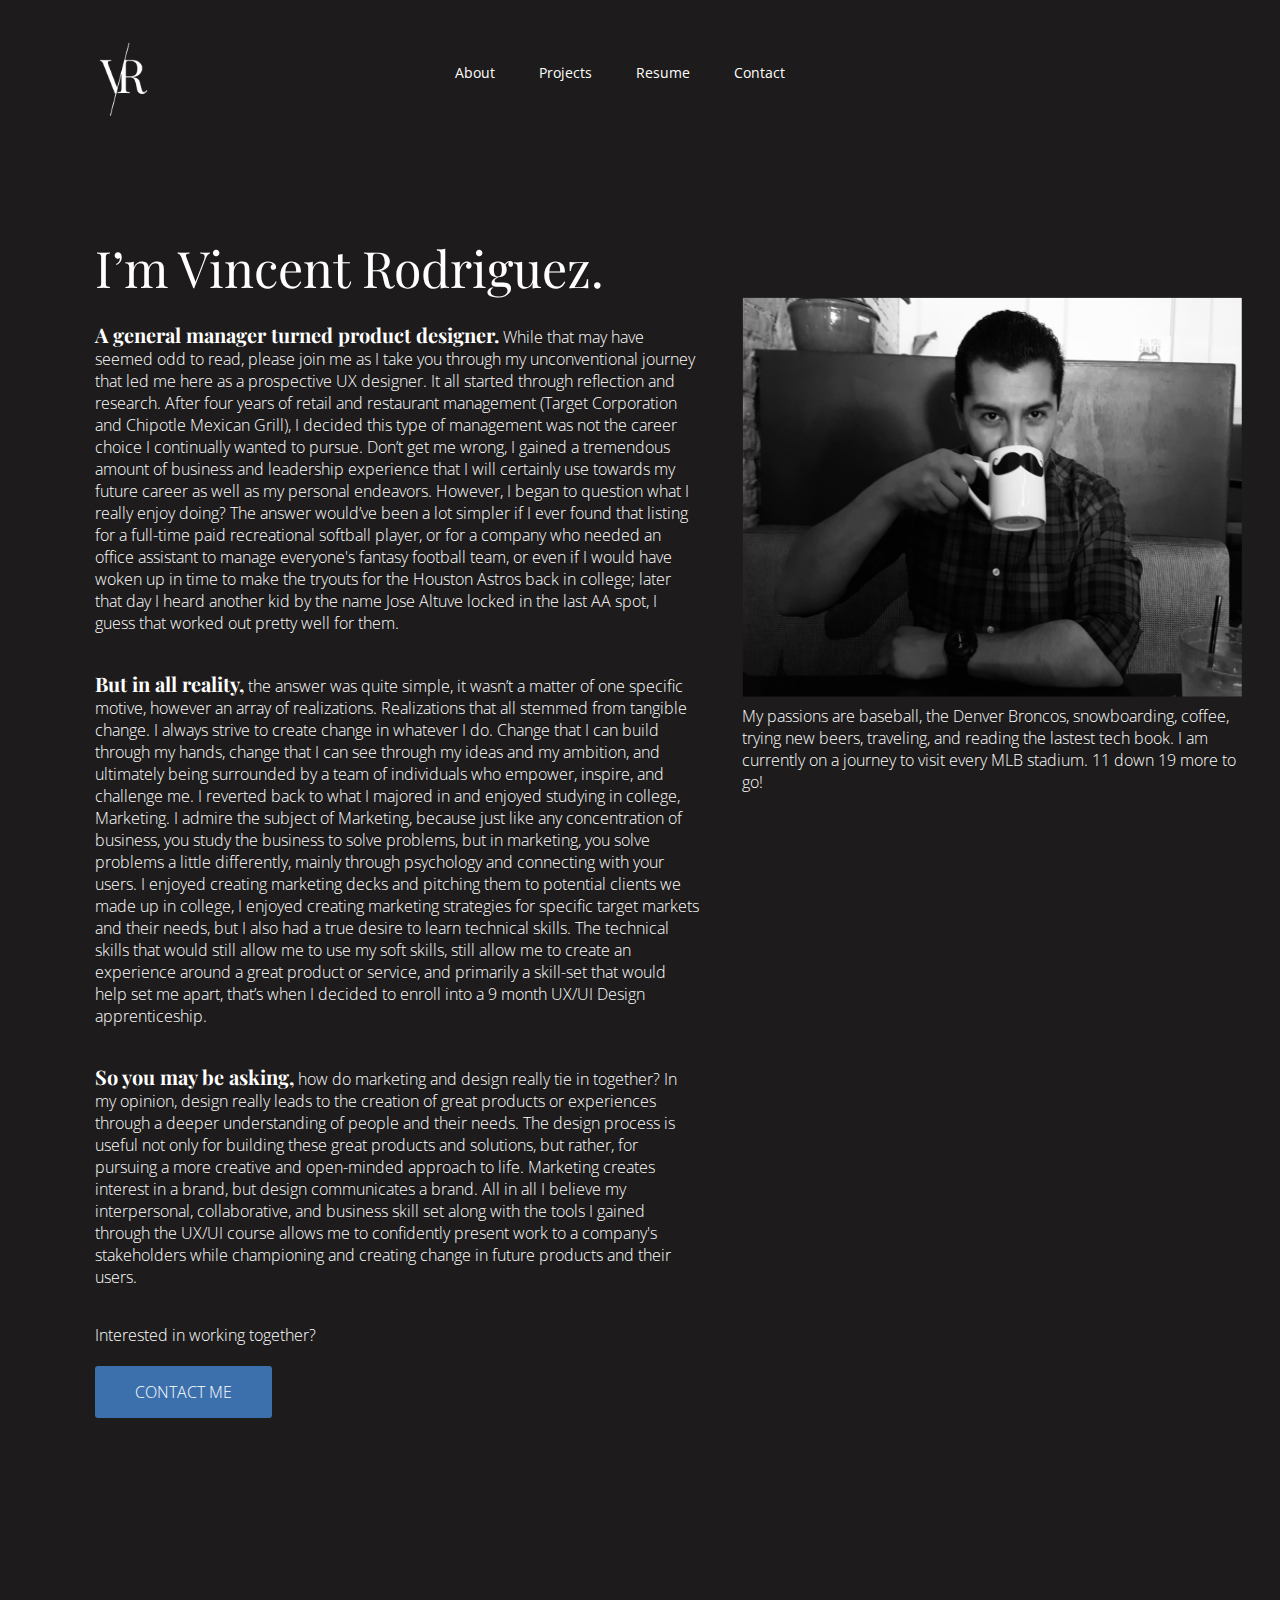
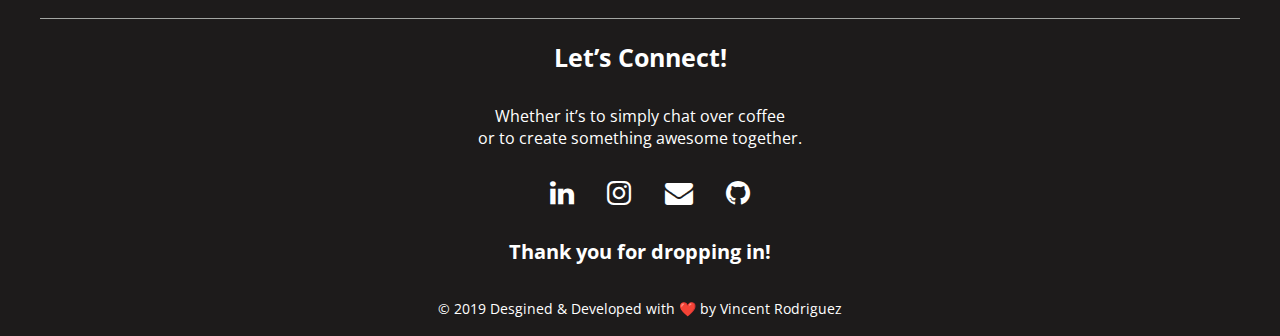
==== aboutme.html @ 04a3038a "changes" ====
<!DOCTYPE HTML>
<html>
<head>
  <!-- Global site tag (gtag.js) - Google Analytics -->
<script async src="https://www.googletagmanager.com/gtag/js?id=UA-134788244-1"></script>
<script>
  window.dataLayer = window.dataLayer || [];
  function gtag(){dataLayer.push(arguments);}
  gtag('js', new Date());
  gtag('config', 'UA-134788244-1');
</script>
  <meta charset="utf-8">
  <title>Vince Rodriguez|About me</title>
  <link rel="shortcut icon" href="images/favicon.ico"/>
  <link rel="stylesheet" href="css/reset.css">
  <link rel="stylesheet" href="css/style.css">
  <link rel="stylesheet" href="https://cdnjs.cloudflare.com/ajax/libs/font-awesome/4.7.0/css/font-awesome.min.css">
  <link href="https://fonts.googleapis.com/css?family=Open+Sans|Playfair+Display" rel="stylesheet">
</head>
<body id="page1">
    <header class="header">
     <div class="navbar">
       <div class="charlogo">
      <a href="index.html">
       <img src="images/charlogo.png" alt="VR logo" height="120" width="120">
      </a>
      </div>
    <!--Navigation Tools -->
      <nav class= "section-navbar">
        <ul>
          <li>
            <a href="http://www.varuxdesign.com/aboutme.html" class="item">About</a>
          </li>
          <li>
            <a href="index.html" class="item">Projects</a>
          </li>
          <li>
            <a href="resume/myresume.pdf" target="_blank" class="item">Resume</a>
          </li>
          <li>
            <a href="#contacts" class="item">Contact</a>
          </ul>
        </nav>
      </div>
     </header>
  <!-- About Me -->
     <section class="about-me intro-black">
       <div class="aboutme-content">
         <div class="aboutme-inner">
           <div class="aboutme-section">
             <h1>I’m Vincent Rodriguez.</h1>
             <p>
               <b>A general manager turned product designer.</b>
                 While that may have seemed odd to read, please join me as I
                 take you through my unconventional journey that led me here as
                 a prospective UX designer. It all started through reflection
                 and research. After four years of retail and restaurant
                 management (Target Corporation and Chipotle Mexican Grill),
                 I decided this type of management was not the career choice I
                 continually wanted to pursue. Don’t get me wrong, I gained a
                 tremendous amount of business and leadership experience that I
                 will certainly use towards my future career as well as my
                 personal endeavors. However, I began to question what I really
                 enjoy doing?  The answer would’ve been a lot simpler if I ever
                 found that listing for a full-time paid recreational softball
                 player, or for a company who needed an office assistant to
                 manage everyone's fantasy football team, or even if I would
                 have woken up in time to make the tryouts for the Houston Astros
                 back in college; later that day I heard another kid by the name
                 Jose Altuve locked in the last AA spot, I guess that worked out
                 pretty well for them.
             </p>
             <br>
             <br>
             <p>
               <b>But in all reality,</b>
               the answer was quite simple, it wasn’t a matter of one specific
               motive, however an array of realizations. Realizations that all
               stemmed from tangible change. I always strive to create change in
               whatever I do. Change that I can build through my hands, change
               that I can see through my ideas and my ambition, and ultimately
               being surrounded by a team of individuals who empower, inspire,
               and challenge me. I reverted back to what I majored in and enjoyed
               studying in college, Marketing. I admire the subject of Marketing,
               because just like any concentration of business, you study the
               business to solve problems, but in marketing, you solve problems
               a little differently, mainly through psychology and connecting
               with your users. I enjoyed creating marketing decks and pitching
               them to potential clients we made up in college, I enjoyed
               creating marketing strategies for specific target markets and
               their needs, but I also had a true desire to learn technical skills.
               The technical skills that would still allow me to use my soft skills,
               still allow me to create an experience around a great product or
               service, and primarily a skill-set that would help set me apart,
               that’s when I decided to enroll into a 9 month UX/UI Design apprenticeship.
            </p>
            <br>
            <br>
            <p>
              <b>So you may be asking,</b>
              how do marketing and design really tie in together? In my opinion,
              design really leads to the creation of great products or experiences
              through a deeper understanding of people and their needs. The design
              process is useful not only for building these great products and
              solutions, but rather, for pursuing a more creative and
              open-minded approach to life. Marketing creates interest in a
              brand, but design communicates a brand. All in all I believe my
              interpersonal, collaborative, and business skill set along with
              the tools I gained through the UX/UI course allows me to confidently
              present work to a company's stakeholders while championing and
              creating change in future products and their users.
            </p>
            <br>
            <br>
            <p> Interested in working together?</p>
            <div class="contact-me">
              <a href="mailto:vincerodriguez13@gmail.com" class="btn btn-blue section_btn">Contact Me</a>
            </div>
            </div>
          <aside class="about-me-pic">
            <img src="images/me.png" alt="">
            <div class="interest">
              <p>
                My passions are baseball, the Denver Broncos, snowboarding,
                coffee, trying new beers, traveling, and reading the lastest
                tech book. I am currently on a journey to visit every MLB stadium.
                11 down 19 more to go!
              </p>
            </div>
          </aside>
        </div>
      </div>
    </section>
    <!-- Footer -->
    <footer class="contact-section">
      <div class="container-footer">
        <div class="content-footer">
        <div class="contact-title">
         <hr>
          <h6 class="connect">
            Let’s Connect!
          </h6>
        </div>
        <div class="contact-content">
          <p>
          Whether it’s to simply chat over coffee
          <br>
          or to create something awesome together.
        </p>
      </div>
    <!-- social media icons -->
      <div class="socialicons"><a id="contacts"></a>
        <ul>
          <li>
            <a href="https://www.linkedin.com/in/vincentarodriguez/">
             <i style="color:white" class="fa fa-linkedin fa-2x" aria-hidden="true"></i>
            </a>
           </li>
          <li>
            <a href="https://www.instagram.com/var89/">
            <i style="color:white" class="fa fa-instagram fa-2x" aria-hidden="true"></i>
            </a>
          </li>
          <li>
            <a href="mailto:vincerodriguez13@gmail.com">
            <i style="color:white" class="fa fa-envelope fa-2x" aria-hidden="true"></i>
            </a>
          </li>
          <li>
            <a href="https://github.com/vince6">
            <i style="color:white" class="fa fa-github fa-2x" aria-hidden="true"></i>
            </a>
          </li>
        </ul>
      </div>
    <!-- Thank you message -->
      <h6 class="ending">
      Thank you for dropping in!
     </h6>
    <!-- Copyright -->
        <p class="copyright"> © 2019 Desgined & Developed with ❤️
        by Vincent Rodriguez
       </p>
      </div>
     </div>
   </footer>
</body>
</html>
---- css/style.css ----
* {
  box-sizing: border-box;
}

/*** Basic Elements ***/

.wrapper{
  min-height: 100vh;
  position: relative;
  overflow: hidden;
}

.section-grey {
  background-color: #F5F4F4;
  color: #000000;
}

body{
  background-color: #000000;
  color: #FFFFFF;
}
body#page1{
  background-color: #1D1B1B;
}

.header {
  font-family:'Open Sans', sans-serif;
}
.wrapper1{
    min-height: 100vh;
    position: relative;
    overflow: hidden;
}

.section-navbar li {
  display: inline;
  margin-right: 40px;
}
.section-navbar ul {
  text-align: center;
  width: 100%;
  position: absolute;
  top: 0;
  padding-top: 5%
}

.logo {
  padding-left:60px;
  padding-top: 20px;
}

.charlogo {
  padding-left: 60px;
  padding-top: 20px;
}

.navbar2 {
  background-color: #1D1B1B;
}

/*** Typograpghy ***/

h1 {
  font-family:'Playfair Display', serif;
  font-size: 50px;
  text-align: center;
  margin-top: 2%;
  line-height: normal;
}

.intro-inner h2 {
  font-family:'Open Sans', sans-serif;
  font-size: 40px;
  text-align: center;
  line-height: normal;
  padding-top: 30px;
}

.intro-inner p {
  font-size: 20px;
  text-align: center;
  line-height: normal;
  padding-top: 25px;
}

.greeting {
  text-align: center;
  font-weight: normal;
}
.welcome h2 {
  font-family:'Open Sans', sans-serif;
  font-size: 18px;
  text-align: center;
  padding-top: 60px;
  line-height: normal;
}

.welcome-text span {
  font-family: 'Yellowtail', cursive;
  font-size: 30px;
  padding-left: 8px;
}
.ending, .contact-title {
  font-family:'Open Sans', sans-serif;
  font-size: 20px;
  font-weight: bold;
  text-align: center;
}
.process-heading {
  font-family:'Playfair Display', serif;
  font-size: 30px;
}

.contact-content{
  text-align: center;
}

p {
  font-family:'Open Sans', sans-serif;
  font-size: 16px;
}

ul a {
text-decoration: none;
color:#FFFFFF;
font-size: 14px;
}

.item {
  font-size: 14px;
}
.item:hover {
  color: #FFFFFF;
  text-decoration: underline;
}

/*** Casestudy elements ***/

.section-text {
  text-align: center;
  position: relative;
}
.sections {
    display: flex;
    justify-content: center;
    height: 500px;
    line-height: normal;
  }

.section-text ul {
  font-family: 'Open Sans', sans-serif;
  font-size: 18px;
  list-style-type: none;
  letter-spacing: -0.034em;
  margin-bottom: 10px;
}

.section-titles{
  font-family: 'Open Sans', sans-serif;
  font-weight: bold;
  font-size: 28px;
  text-decoration: line-through;
  letter-spacing: -0.03em;
  padding-bottom: 5px;
  margin-bottom: 15px;
  position: relative;
  padding-top: 20px;
}

.section-headers {
  font-family: 'Open Sans', sans-serif;
  font-weight: bolder;
  font-size:40px;
  text-align: center;
  position: relative;
}

.section-subheaders {
  padding-top: 35px;
  text-align: center;
}


.inner-section {
  padding-top: 60px;
}



.summary-section {
  font-family: 'Open Sans', sans-serif;
  font-size: 20px;
  margin: auto;
  padding-top: 40px;
  display: block;
  line-height: normal;
  height: 400px;
  width: 800px;
}

.summary-section p {
  padding-top: 20px;
}


.problem-solution-challenge {
  height: 1050px;
}

 .section-body p{
  width: 500px;
  text-align: center;
  margin:0 auto;
}

.content-section {
  font-family: "Open Sans", sans-serif;
  font-size:16px;
  display: block;
  text-align: center;
  line-height: normal;
  margin: auto;
}

.content-section, .three-section, h4 {
  font-family: 'Open Sans', sans-serif;
  font-size: 28px;
}
.section-subtitle  {
  font-weight: bold;
}

.three-section {
  margin-left: 18%;
 line-height: normal;
  width: 900px;
}

.three-section i {
  font-style: italic;
  font-weight: bold;
  font-size: 18px;
  text-align: center;
}

.three-section p {
  text-align: center;
  padding-top: 50px;
}


.challenge-section ul {
  -webkit-column-count: 3;
    -moz-column-count: 3;
    column-count: 3;

    -webkit-column-gap: 60px;
  -moz-column-gap: 60px;
  column-gap: 60px;
}

.alt--white {
  background-color: #FFFFFF;
  color: #000000;
}

.research-discovery p {
  padding-top: 20px;
  line-height: normal;
}

.research-discovery {
  height: 600px;
}

.discovery {
padding-top: 70px;
}
.discovery h3 {
  padding-top: 30px;
}

.magnify {
  padding-top: 80px;
  font-family: 'Open Sans', sans-serif;
  font-size: 20px;
  margin: auto;
  display: block;
  line-height: normal;
}

.survey-section-body {
  height:745px;
  width:1439px;
}

.survey-content p {
  font-family: "Open Sans", sans-serif;
  font-size:20px;
  text-align: center;
  line-height: normal;
}

.survey-content strong {
  font-weight: bold;
  font-size: 30px;
}

.survey-content ul {
  padding-top: 223px;
  padding-left: 60px;
  -webkit-column-count: 4;
    -moz-column-count: 4;
    column-count: 4;
}

.survey-content li {
  width:273px;
  height:239px;
}

.profile-personas header {
  padding-top: 60px;
}

.profile-personas, .section-body p {
  padding-top: 20px;
  line-height: normal;

}

.profiles {
  height:985px;
  padding-top: 180px;
  padding-bottom: 79px;
  padding-right: 75px;
  display:flex;
  width: 100%;

}

.profile-avatar {
  margin-bottom: 70px;
    max-width: 150px;
  margin: 0 auto 10px;
}

.profile {
  position: relative;
  padding: 0 50px;
  color: #000;
}

.profile-heading {
  font-size: 16px;
  font-weight: 400;
  margin-bottom: 19px;
  text-align: center;
}

.profile-position{
  font-family: "Open Sans", sans-serif;
  font-size: 18px;
  padding-top: 10px;
  line-height:1.65;
}

.profile-name {
  font-family: "Open Sans", sans-serif;
  font-size:30px;
  font-weight:200;
  line-height: normal;
}
.profile-body h6 {
  font-family: "Open Sans", sans-serif;
  font-size: 16px;
  font-weight: bold;
  letter-spacing: -0.034em;
  margin-bottom: 7px;
  line-height: 1;
  text-align: center;
  margin-top: 28px;
}

.profile-body {
  line-height:normal;
  margin-bottom: 0;
  text-align: left;
  height:616px;
  width:163;
}

.conclusion {
  height:250px;
  width: 1440px;
}

.conclusion p {
  text-align: left;
  width:916.24px;
  height: 155px;
  font-family: "Open Sans", sans-serif;
  font-size: 25px;
  font-weight: 300;
  line-height: normal;
  margin: 0 auto;
  padding-top: 40px;
}

.competitive-analysis-content {
  display: block;
  height:956px;
}

.competitive-analysis-content h4 {
  padding-top: 20px;
}

.side-images-section {
  padding-left: 220px;
  padding-top: 180px;
  width: 250px;
}

.competitve-section {
width: 500px;
height: 500px;
position: relative;
bottom: 20px;
margin: auto;
top:-500px;
left:18%;
}

.competitve-text {
  font-family: "Open Sans", sans-serif;
  line-height: normal;
  font-size: 20px;
}

.section-sentence {
  font-family: "Open Sans", sans-serif;
  font-weight: bold;
  font-size: 30px;
}

.information {
  height: 1685px;
}

.information-body header {
  padding-top: 30px;
  }

.information-body p {
  font-family: 'Open Sans', sans-serif;
  font-size: 18px;
  margin: auto;
  display: block;
  line-height: normal;
  padding-top: 20px;
}

.book {
padding-top: 100px;
margin: auto;
}

.book h4 {
  padding-top: 15px;
}

.flows {
  margin: 0 auto;
  padding-left: 300px;
  padding-top: 200px;
}

.branding-body {
  height: 1440px;
}

.branding-body p {
  font-family: 'Open Sans', sans-serif;
  font-size: 18px;
  margin: auto;
  display: block;
  line-height: normal;
  padding-top: 20px;
  height: 200px;
  width: 800px;
}

.branding-body h3 {
  padding-top: 15px;
}

.branding-body header {
  padding-top: 50px;
}

.section-content{
   padding-top: 100px;
  margin-left: 125px;
}

.wireframe-body p {
  font-family: 'Open Sans', sans-serif;
  font-size: 18px;
  margin: auto;
  display: block;
  line-height: normal;
  height: 200px;
  width: 800px;
}

.wireframe-body h4 {
  padding-top: 15px;
}

.prototypes {
  width: 1440px;
  height: 1009px;
}
.protoype-image {
  padding-top: 150px;
 margin-left: 50px;
}

.interactive-visual-design {
  height: 2450px;
}

.header-body p {
  font-family: 'Open Sans', sans-serif;
  font-size: 18px;
  margin: auto;
  text-align: center;
  display: block;
  line-height: normal;
  padding-top: 25px;
  width: 800px;
  height: 200px;
}

.interactive-visual-design header {
  padding-top: 50px;
}

.hi-fi {
  padding-top: 80px;
}

.side-images {
  margin-left: 50px;
}

.dashboard-body {
  width: 500px;
  position: relative;
  bottom: 20px;
  left:58%;
  top:-450px;
}

.dashboard-body h4 {
  font-family: 'Open Sans', sans-serif;
  font-size: 40px;
  font-weight: bolder;
}

.dashboard-body p {
  font-family: 'Open Sans', sans-serif;
  font-size: 20px;
  line-height: normal;
  padding-top: 25px;
}

.usability-testing {
  height: 1048px;
}

.inner-shell-images {
  margin-left: 235px;
  padding-top: 80px;
}

.inner-usability-shell {
  height: 560px;
}

.usability-shell header {
  padding-top: 100px;
}

.usability-shell h4 {
  padding-top:20px;
}

.conclusion-content header {
  text-align: center;
  padding-top:20px;
}

.conclusion-btn{
  padding-bottom:30px;
}

.conclusion-content h4 {
  padding-top: 20px;
}

.conclusion2 {
  height:1570px;
}

.conclusion-header p {
  font-family: 'Open Sans', sans-serif;
  font-size: 30px;
  padding-top: 70px;
}

.conclusion-end p {
  width: 600px;
  padding-top: 60px;
  font-size: 20px;
  font font-family:'Open Sans', sans-serif;
  line-height: normal;
}


.conclusion-end p {
  width: 500px;
  text-align: center;
  font-family: 'Open Sans', sans-serif;
  font-size: 20px;
  line-height: normal;
  margin:0 auto;

}

.conclusion-content,.rrrrr  {
  text-align: center;
  font-family: 'Open Sans', sans-serif;
  font-size: 30px;
  padding-top: 60px;
}

.colums, .case {
  padding-top: 80px;
}


.mid-section p {
  font-size: 18px;
  font-weight: bold;
  text-decoration: underline;
  padding-bottom: 5px;
}

.first-section {
  padding-right: 50px;
}

.third-section {
  padding-left: 50px;
}

/*** About Me ***/

.about-me {
    min-height: 100vh;
    display: flex;
    width: 1300px;
}

.aboutme-section {
  width:700px;
  font-weight: 100;
  padding-top: 70px;
  padding-left: 95px;
  line-height: normal;
}



.aboutme-section h1 {
  text-align: left;
  padding-bottom:20px;
  padding-top: 10px;
}

.aboutme-section b {
  font-family: 'Playfair Display', serif;
  font-size: 20px;
  font-weight: bold;
}

.about-me-pic img {
  width:500px;
  height: 400px;
}

.about-me-pic {
position: absolute;
  top:33%;
  left: 58%;
}

.interest p {
  padding-top: 5px;
  width:500px;
  font-size: 16px;
  font-weight: 100;
  text-align: left;
  line-height: normal;
}


/*** Hero Image ***/

@-webkit-keyframes fadeIn {from {
  opacity:0;} to { opacity:1;} }
@-moz-keyframes fadeIn { from {
  opacity:0} to { opacity:1; } }
@keyframes fadeIn { from{ opacity:0;}
to {opacity:1; } }

.fade-in {
opacity:0;
 -webkit-animation:fadeIn ease-in 1;
 -moz-animation:fadeIn ease-in 1;
 animation:fadeIn ease-in 1;

 -webkit-animation-fill-mode:forwards;
 -moz-animation-fill-mode:forwards;
 animation-fill-mode:forwards;

 -webkit-animation-duration:1s;
 -moz-animation-duration:1s;
 animation-duration:1s;
}

.fade-in {
  -webkit-animation-delay: 0.5s;
  -moz-animation-delay: 0.5s;
  animation-delay: 0.5s;
}
.laptop {
  position: relative;
  text-align: center;
}

.box p {
  font-family:'Raleway', sans-serif;
  font-size: 16px;
  text-align: center;
  position: absolute;
  bottom:0;
  left:51%;
  transform: translate(-50%, -50%);
}


.fa-arrow {
  position:absolute;
  text-align: center;
  bottom:-5%;
  left:50%
}

.box{
  display: block;
  width: 994px;
  height: 494px;
  position: relative;
  margin-left: auto;
  margin-right: auto;
  bottom:40px;
}

/*** RainDrops Project Intro ***/

.biglaptop {
  display: block;
  margin-left: auto;
  margin-right: auto;
  position: relative;
  top:80px;
}

.intro-inner a {
  position: absolute;
    left: 43%;
}

.raindropheadline {
  display: block;
  margin-left: auto;
  margin-right: auto;
  position: relative;
  top:20px;
  margin-top:0;
}

.projectraindrop {
  height:60vh;
  padding-bottom: 10%;
}

.section-pine {
  background-color: #01796F;
  width: 1440px;
  height: 422px;
}

.container-raindrops {
  margin-top: 120px;
  margin-bottom: 120px;
}


.content-case-study{
  align-items: center;
  display: flex;
}

.text-area {
  padding-left: 350px;
  margin-top: 80px;
  line-height: 1.2em;
}

.case-study-image {
  right: 30px;
  margin-left:120px;
  margin-top: 100px;
}

.btn-blue {
  color: #FFFFFF;
  background: #3C70AD;
}

.btn {
  vertical-align: middle;
    text-align: center;
    text-decoration: none;
    cursor: pointer;
    font-family: 'Open Sans', sans-serif;
    font-weight: 300;
    font-size: 16px;
    color: #fff;
    display: inline-block;
    text-transform: uppercase;
    border-radius: 3px;
    padding: 15px 40px;
    margin-top: 20px;
    -webkit-appearance: none;
}

.intro-black {
  background-color: #1D1B1B;
}

/*** Process Center ***/


#process {
  text-align: center;
  position: relative;
  padding-top: 12%;
  padding-bottom: 3%;
}

.process-heading {
  position: absolute;
  bottom: 77%;
  left: 50%;
  transform: translate(-50%, -50%);
}


/*** Footer ***/


hr {
  margin-top: 3rem;
  margin-bottom: 3.5rem;
  border-width: 0;
  border-top: 1px solid #a3a6a3;
  width: 1200px;
  text-align: center;
}

footer {
padding-top: 8%;
padding-bottom: 20px;

}
.contact-title {
 padding-top: 50px;
}

.container-footer {
  position: relative;
  padding-left: 20px;
  padding-right: 20px;
  margin:auto;

}

.connect {
 font-size: 25px;
 padding-bottom:50px;
 margin-top: -30px;
}

.contact-content {
  font-size: 18px;
  padding-bottom:70px;
  margin-top: -15px;
  line-height: normal;
}

.socialicons {
  padding-left: 50px;
}

.socialicons li {
  display: inline;
  margin-right: 30px;
}

.socialicons ul {
  text-align: center;
  position: relative;
  bottom:40px;
}

.ending {
  font-size: 20px;
  padding-bottom:20px;
  margin-top: -5px;
}
.copyright {
  padding-top: 20px;
  font-size: 14px;
  text-align: center;
}


/*** Tablet Media Queries ***/

/* Home Page */

@media screen and (max-width:1370px){
  .section-navbar ul  {
    display:block;margin:0 auto;

  }
}

@media screen and (max-width:1024px){
  .section-navbar ul  {
    display:block;margin:0 auto;

  }
}

@media screen and (max-width:1024px) {
   .logo, .charlogo {
     padding-left: 20px;
  }
}

@media screen and (max-width:1024px) {
  .section-pine {
    background-color: #01796F;
    width: 1024px;
    height: 422px;
  }
}

@media screen and (max-width:1024px) {
  .text-area {
    position: absolute;
    right:5%;
    margin-top: 40px;
    line-height: 1.2em;
    }
}

@media screen and (max-width:1024px) {
  .case-study-image {
    margin-left:60px;
    margin-top: 100px;
  }
}

@media screen and (max-width:1024px) {
  #process {
    text-align: center;
    position: relative;
    padding-top: 30%;
    padding-bottom: 3%;
  }
}

@media screen and (max-width:1024px) {
  .process-heading{
    position: absolute;
    bottom: 70%;
    left: 50%;
    transform: translate(-50%, -50%);
  }
}

@media screen and (max-width:1024px) {
  hr {
    margin-top: 3rem;
    margin-bottom: 3.5rem;
    border-width: 0;
    border-top: 1px solid #a3a6a3;
    width: 900px;
    text-align: center;
  }
}

/* About me */

@media screen and (max-width:1024px){
  .about-me {
      min-height: 100vh;
      display: flex;
      width: 1024px;
  }
}

@media screen and (max-width:1024px) {
  .aboutme-section h1 {
    font-size: 40px;
  }
}

@media screen and (max-width:1024px) {
  .aboutme-section {
    width:560px;
    font-weight: 100;
    padding-left: 50px;
    padding-top: 70px;
    line-height: normal;
  }
}

@media screen and (max-width:1024px) {
  .section-navbar ul  {
    display: inline;
    margin: 0 auto;
    text-align: center;
    margin-right: 50px;
    padding-top: 70px;
}
}

@media screen and (max-width:1024px) {
  .about-me-pic img {
    width:400px;
    height: 300px;
  }
}

@media screen and (max-width:1024px) {
.about-me-pic {
position: absolute;
top:60%;
left: 60%;
}
}

@media screen and (max-width:1024px) {
  .interest p {
    padding-top: 5px;
    width:400px;
    font-size: 13px;
    font-weight: 100;
    text-align: left;
    line-height: normal;
  }
}

/* Case Study */

@media screen and (max-width:1024px){
  #page2 {
      min-height: 100vh;
      width: 1024px;
  }
}

@media screen and (max-width:1024px) {
  .biglaptop {
      display:block;margin:0 auto;
      height:400px;
      width:700px;
  }
}

@media screen and (max-width:1024px) {
  .three-section {
    margin: 0 auto;
  }
}

@media screen and (max-width:1024px) {
  .survey-section-body {
    width: 1024px;
    height: 575px;
  }
}

@media screen and (max-width:1024px) {
  .survey-content ul {
    padding-top: 223px;
    padding-left: 20px;
  }
}

@media screen and (max-width:1024px) {
  .survey-content li {
    width:173px;
    height:239px;
  }
}

@media screen and (max-width:1024px) {
  .survey-content p {
    font-family: "Open Sans", sans-serif;
    font-size:15px;
    text-align: center;
    line-height: normal;
  }
  }

@media screen and (max-width:1024px) {
  .survey-content strong {
      font-weight: bold;
      font-size: 20px;
    }
  }

@media screen and (max-width:1024px) {
  .profiles {
    padding-top: 100px;
  }
}

@media screen and (max-width:1024px) {
  .conclusion {
    width:1024px;
    height: 200px;
  }
}

@media screen and (max-width:1024px) {
  .profile-body {
    text-align: center;
  }
}

@media screen and (max-width:1024px) {
  .conclusion p {
    font-size: 20px;
    margin: 0 auto;
    text-align: center;
  }
}

@media screen and (max-width:1024px) {
  .side-images-section {
    padding-left: 40px;
  }
}

@media screen and (max-width:1024px) {
  .competitve-section {
    top:-370px;
  }
}

@media screen and (max-width:1024px) {
  .flows {
    padding-left: 60px;
    width: 1024px;
    height: 1000px;
  }
}

@media screen and (max-width:1024px) {
  .branding-body {
    height: 1200px;
  }
}

@media screen and (max-width:1024px){
  .section-content {
    margin-left: 40px;
  }
}

@media screen and (max-width:1024px) {
  .ideas-branding {
    width: 924px;
    height: 600px;

  }
}

@media screen and (max-width:1024px) {
  .prototypes {
    height: 900px;
    width: 1024px;
  }
}

@media screen and (max-width:1024px) {
  .wireframe-image {
    width: 924px;
    height: 600px;
  }
}


@media screen and (max-width:1024px) {
  .side-images {
    margin-left:20px;
    height: 300px;
  }
}

@media screen and (max-width:1024px) {
  .dashboard-body {
    width: 200px;
    position: relative;
    bottom: 20px;
    left: 66%;
    top: -300px;
    padding-top: 40px;
  }
}

@media screen and (max-width:1024px) {
  .dashboard-body h4 {
    font-size: 30px;
    text-align: center;
  }
}

@media screen and (max-width:1024px) {
  .dashboard-body p {
    font-size: 15px;
    text-align: center;
  }
}

@media screen and (max-width:1024px) {
  .inner-shell-images {
    margin: 0 auto;
    padding-top: 80px;
  }
  }

@media screen and (max-width:1024px) {
  .conclusion2 {
  height:1540px;
  }
}

/*** Mobile Media Queries ***/

@media screen and (max-width:375px) {
   .logo, .charlogo {
     padding-left: 10px;
  }
}
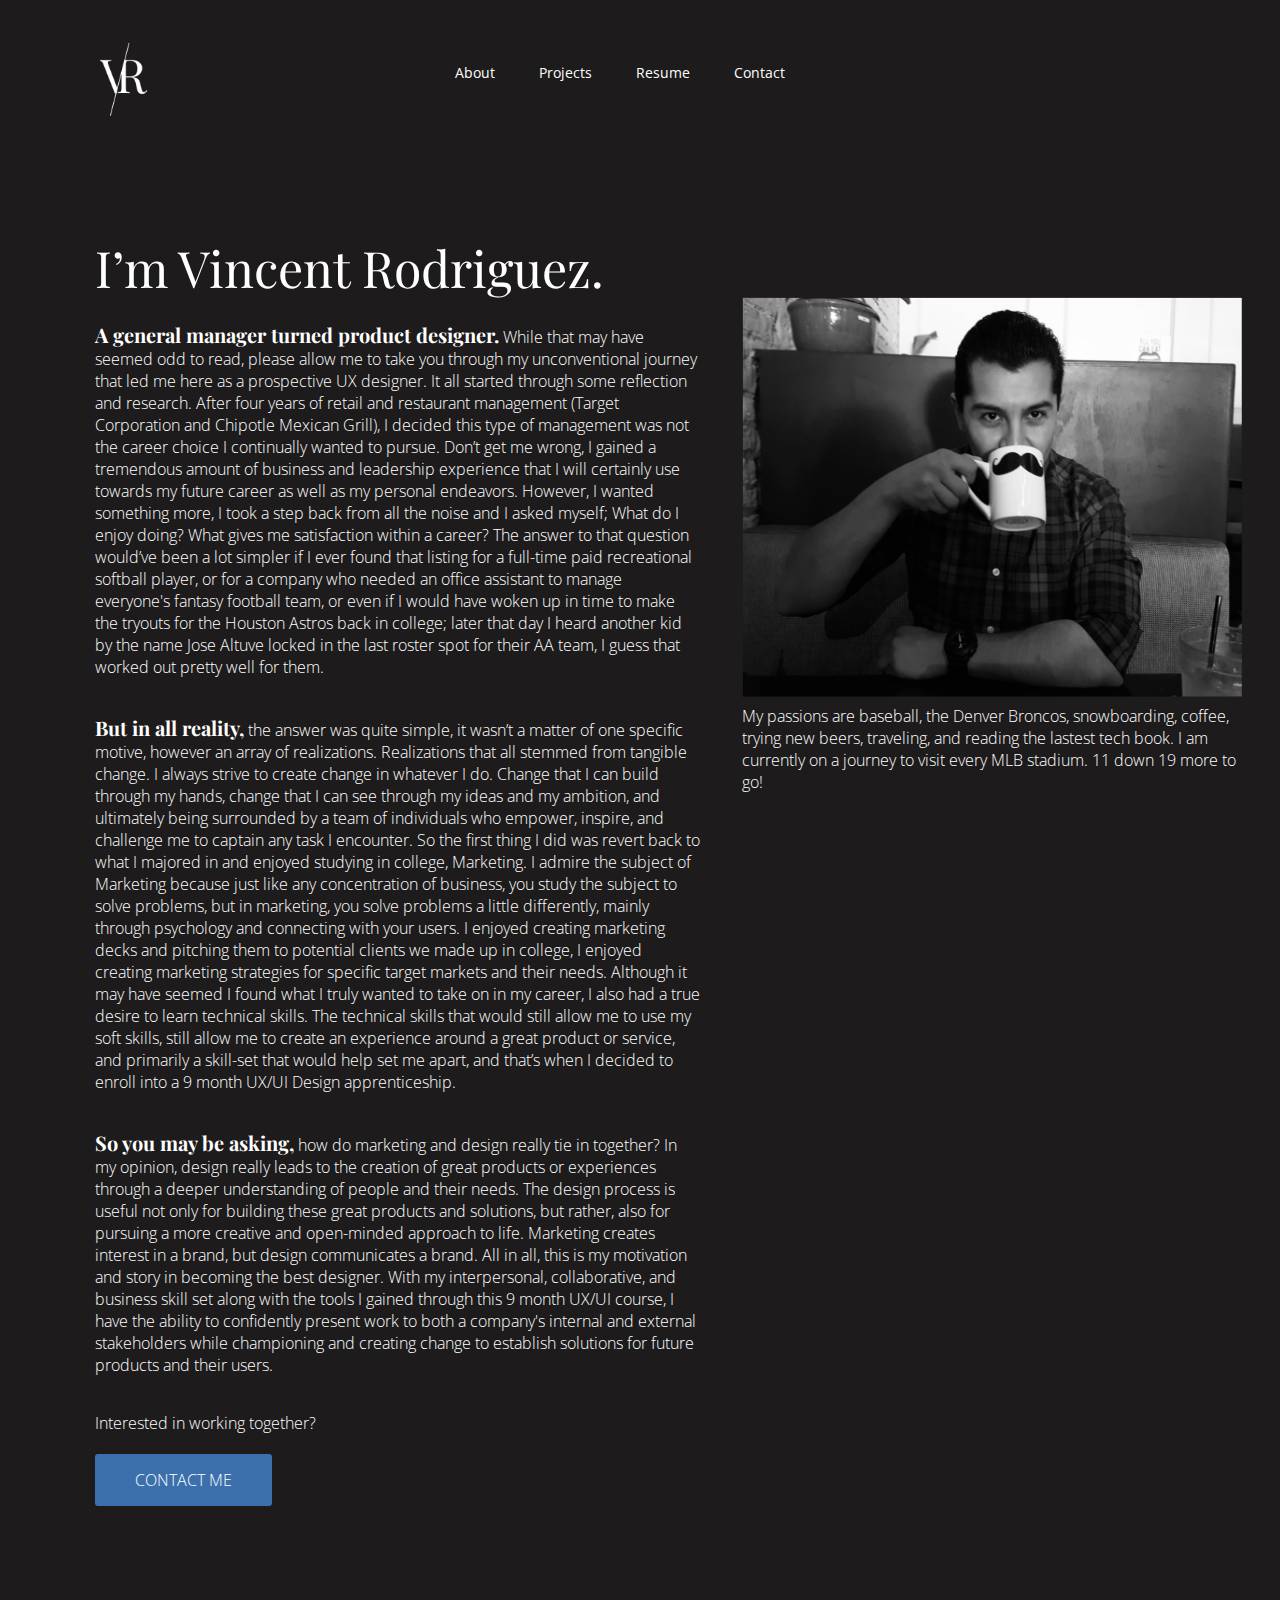
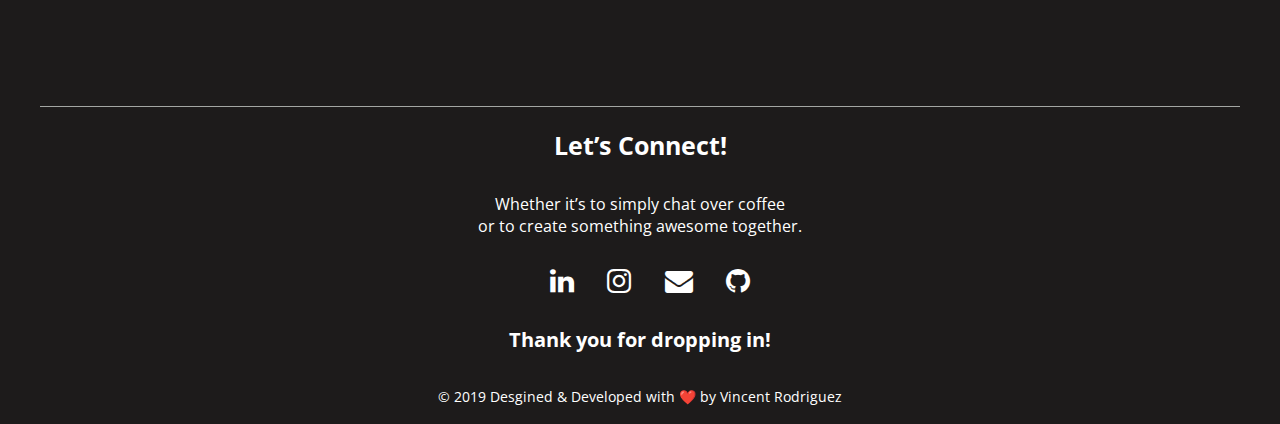
==== commit ad599765: "bio" ====
--- a/aboutme.html
+++ b/aboutme.html
@@ -51,48 +51,50 @@
              <h1>I’m Vincent Rodriguez.</h1>
              <p>
                <b>A general manager turned product designer.</b>
-                 While that may have seemed odd to read, please join me as I
-                 take you through my unconventional journey that led me here as
-                 a prospective UX designer. It all started through reflection
-                 and research. After four years of retail and restaurant
-                 management (Target Corporation and Chipotle Mexican Grill),
-                 I decided this type of management was not the career choice I
-                 continually wanted to pursue. Don’t get me wrong, I gained a
-                 tremendous amount of business and leadership experience that I
-                 will certainly use towards my future career as well as my
-                 personal endeavors. However, I began to question what I really
-                 enjoy doing?  The answer would’ve been a lot simpler if I ever
-                 found that listing for a full-time paid recreational softball
-                 player, or for a company who needed an office assistant to
-                 manage everyone's fantasy football team, or even if I would
-                 have woken up in time to make the tryouts for the Houston Astros
-                 back in college; later that day I heard another kid by the name
-                 Jose Altuve locked in the last AA spot, I guess that worked out
-                 pretty well for them.
+              While that may have seemed odd to read, please allow me to take you
+              through my unconventional journey that led me here as a prospective
+              UX designer. It all started through some reflection and research.
+              After four years of retail and restaurant management
+              (Target Corporation and Chipotle Mexican Grill), I decided this
+              type of management was not the career choice I continually wanted
+              to pursue. Don’t get me wrong, I gained a tremendous amount of business
+              and leadership experience that I will certainly use towards my
+              future career as well as my personal endeavors. However, I wanted
+              something more, I took a step back from all the noise and I asked
+              myself; What do I enjoy doing? What gives me satisfaction within a career?
+              The answer to that question would’ve been a lot simpler  if I ever
+              found that listing for a full-time paid recreational softball player,
+              or for a company who needed an office assistant to manage everyone's
+              fantasy football team, or even if I would have woken up in time to
+              make the tryouts for the Houston Astros back in college; later that
+              day I heard another kid by the name Jose Altuve locked in the last
+              roster spot for their AA team, I guess that worked out pretty well for them. 
              </p>
              <br>
              <br>
              <p>
                <b>But in all reality,</b>
-               the answer was quite simple, it wasn’t a matter of one specific
-               motive, however an array of realizations. Realizations that all
-               stemmed from tangible change. I always strive to create change in
-               whatever I do. Change that I can build through my hands, change
-               that I can see through my ideas and my ambition, and ultimately
-               being surrounded by a team of individuals who empower, inspire,
-               and challenge me. I reverted back to what I majored in and enjoyed
-               studying in college, Marketing. I admire the subject of Marketing,
-               because just like any concentration of business, you study the
-               business to solve problems, but in marketing, you solve problems
-               a little differently, mainly through psychology and connecting
-               with your users. I enjoyed creating marketing decks and pitching
-               them to potential clients we made up in college, I enjoyed
-               creating marketing strategies for specific target markets and
-               their needs, but I also had a true desire to learn technical skills.
-               The technical skills that would still allow me to use my soft skills,
-               still allow me to create an experience around a great product or
-               service, and primarily a skill-set that would help set me apart,
-               that’s when I decided to enroll into a 9 month UX/UI Design apprenticeship.
+               the answer was quite simple, it wasn’t a matter of one specific motive,
+               however an array of realizations. Realizations that all stemmed from
+               tangible change. I always strive to create change in whatever I do.
+               Change that I can build through my hands, change that I can see through
+               my ideas and my ambition, and ultimately being surrounded by a team
+               of individuals who empower, inspire, and challenge me to captain any
+               task I encounter. So the first thing I did was revert back to what
+               I majored in and enjoyed studying in college, Marketing. I admire
+               the subject of Marketing because just like any concentration of
+               business, you study the subject to solve problems, but in marketing,
+               you solve problems a little differently, mainly through psychology
+               and connecting with your users. I enjoyed creating marketing decks
+               and pitching them to potential clients we made up in college,
+               I enjoyed creating marketing strategies for specific target markets
+                and their needs. Although it may have seemed I found what I truly
+                wanted to take on in my career, I also had a true desire to learn
+                technical skills. The technical skills that would still allow me
+                to use my soft skills, still allow me to create an experience around
+                a great product or service, and primarily a skill-set that would help
+                set me apart, and that’s when I decided to enroll into a 9 month
+                UX/UI Design apprenticeship.
             </p>
             <br>
             <br>
@@ -101,14 +103,15 @@
               how do marketing and design really tie in together? In my opinion,
               design really leads to the creation of great products or experiences
               through a deeper understanding of people and their needs. The design
-              process is useful not only for building these great products and
-              solutions, but rather, for pursuing a more creative and
-              open-minded approach to life. Marketing creates interest in a
-              brand, but design communicates a brand. All in all I believe my
-              interpersonal, collaborative, and business skill set along with
-              the tools I gained through the UX/UI course allows me to confidently
-              present work to a company's stakeholders while championing and
-              creating change in future products and their users.
+              process is useful not only for building these great products and solutions,
+              but rather, also for pursuing a more creative and open-minded approach
+              to life. Marketing creates interest in a brand, but design communicates a brand.
+              All in all, this is my motivation and story in becoming the best designer.
+              With my interpersonal, collaborative, and business skill set along
+              with the tools I gained through this 9 month UX/UI course, I have
+              the ability to confidently present work to both a company's internal
+              and external stakeholders while championing and creating change to
+              establish solutions for future products and their users.
             </p>
             <br>
             <br>
@@ -152,12 +155,12 @@
       <div class="socialicons"><a id="contacts"></a>
         <ul>
           <li>
-            <a href="https://www.linkedin.com/in/vincentarodriguez/">
+            <a href="https://www.linkedin.com/in/vincentarodriguez/" target="_blank" >
              <i style="color:white" class="fa fa-linkedin fa-2x" aria-hidden="true"></i>
             </a>
            </li>
           <li>
-            <a href="https://www.instagram.com/var89/">
+            <a href="https://www.instagram.com/var89/" target="_blank" >
             <i style="color:white" class="fa fa-instagram fa-2x" aria-hidden="true"></i>
             </a>
           </li>
@@ -167,7 +170,7 @@
             </a>
           </li>
           <li>
-            <a href="https://github.com/vince6">
+            <a href="https://github.com/vince6" target="_blank" >
             <i style="color:white" class="fa fa-github fa-2x" aria-hidden="true"></i>
             </a>
           </li>
--- a/css/style.css
+++ b/css/style.css
@@ -4,8 +4,7 @@
 
 /*** Basic Elements ***/
 
-.wrapper{
-  min-height: 100vh;
+.wrapper {
   position: relative;
   overflow: hidden;
 }
@@ -34,15 +33,30 @@
 
 .section-navbar li {
   display: inline;
-  margin-right: 40px;
+  margin-right:40px;
 }
 .section-navbar ul {
   text-align: center;
   width: 100%;
   position: absolute;
   top: 0;
-  padding-top: 5%
-}
+  padding-top:5%;
+}
+
+.index-section-navbar li {
+  display: inline;
+  width: 33%;
+  margin-right:33px;
+}
+
+.index-section-navbar ul {
+  text-align: center;
+  width: 100%;
+  position: absolute;
+  top: 0;
+  padding-top:5%;
+}
+
 
 .logo {
   padding-left:60px;
@@ -769,6 +783,10 @@
   left:50%
 }
 
+.fa {
+  color: white;
+}
+
 .box{
   display: block;
   width: 994px;
@@ -804,7 +822,6 @@
 }
 
 .projectraindrop {
-  height:60vh;
   padding-bottom: 10%;
 }
 
@@ -961,62 +978,51 @@
   }
 }
 
-@media screen and (max-width:1024px){
+@media screen and (max-width:1024px) {
+  .index-section-navbar ul  {
+    display: inline;
+    margin: 0 auto;
+    text-align: center;
+    margin-right: 50px;
+    padding-top: 70px;
+}
   .section-navbar ul  {
     display:block;margin:0 auto;
-
-  }
-}
-
-@media screen and (max-width:1024px) {
+}
    .logo, .charlogo {
      padding-left: 20px;
   }
-}
-
-@media screen and (max-width:1024px) {
   .section-pine {
     background-color: #01796F;
     width: 1024px;
     height: 422px;
   }
-}
-
-@media screen and (max-width:1024px) {
+.projectraindrop{
+  padding-bottom: 0;
+  height: 620px;
+}
   .text-area {
     position: absolute;
     right:5%;
     margin-top: 40px;
     line-height: 1.2em;
     }
-}
-
-@media screen and (max-width:1024px) {
   .case-study-image {
     margin-left:60px;
     margin-top: 100px;
-  }
-}
-
-@media screen and (max-width:1024px) {
+}
   #process {
     text-align: center;
     position: relative;
     padding-top: 30%;
     padding-bottom: 3%;
-  }
-}
-
-@media screen and (max-width:1024px) {
+}
   .process-heading{
     position: absolute;
     bottom: 70%;
     left: 50%;
     transform: translate(-50%, -50%);
   }
-}
-
-@media screen and (max-width:1024px) {
   hr {
     margin-top: 3rem;
     margin-bottom: 3.5rem;
@@ -1034,26 +1040,17 @@
       min-height: 100vh;
       display: flex;
       width: 1024px;
-  }
-}
-
-@media screen and (max-width:1024px) {
+}
   .aboutme-section h1 {
     font-size: 40px;
   }
-}
-
-@media screen and (max-width:1024px) {
   .aboutme-section {
     width:560px;
     font-weight: 100;
     padding-left: 50px;
     padding-top: 70px;
     line-height: normal;
-  }
-}
-
-@media screen and (max-width:1024px) {
+}
   .section-navbar ul  {
     display: inline;
     margin: 0 auto;
@@ -1061,24 +1058,16 @@
     margin-right: 50px;
     padding-top: 70px;
 }
-}
-
-@media screen and (max-width:1024px) {
   .about-me-pic img {
     width:400px;
     height: 300px;
   }
-}
-
-@media screen and (max-width:1024px) {
+
 .about-me-pic {
 position: absolute;
 top:60%;
 left: 60%;
 }
-}
-
-@media screen and (max-width:1024px) {
   .interest p {
     padding-top: 5px;
     width:400px;
@@ -1095,150 +1084,86 @@
   #page2 {
       min-height: 100vh;
       width: 1024px;
-  }
-}
-
-@media screen and (max-width:1024px) {
+}
   .biglaptop {
       display:block;margin:0 auto;
       height:400px;
       width:700px;
   }
-}
-
-@media screen and (max-width:1024px) {
   .three-section {
     margin: 0 auto;
   }
-}
-
-@media screen and (max-width:1024px) {
   .survey-section-body {
     width: 1024px;
     height: 575px;
   }
-}
-
-@media screen and (max-width:1024px) {
   .survey-content ul {
     padding-top: 223px;
     padding-left: 20px;
   }
-}
-
-@media screen and (max-width:1024px) {
   .survey-content li {
     width:173px;
     height:239px;
   }
-}
-
-@media screen and (max-width:1024px) {
   .survey-content p {
     font-family: "Open Sans", sans-serif;
     font-size:15px;
     text-align: center;
     line-height: normal;
   }
-  }
-
-@media screen and (max-width:1024px) {
   .survey-content strong {
       font-weight: bold;
       font-size: 20px;
     }
-  }
-
-@media screen and (max-width:1024px) {
   .profiles {
     padding-top: 100px;
   }
-}
-
-@media screen and (max-width:1024px) {
   .conclusion {
     width:1024px;
     height: 200px;
   }
-}
-
-@media screen and (max-width:1024px) {
   .profile-body {
     text-align: center;
   }
-}
-
-@media screen and (max-width:1024px) {
   .conclusion p {
     font-size: 20px;
     margin: 0 auto;
     text-align: center;
   }
-}
-
-@media screen and (max-width:1024px) {
   .side-images-section {
     padding-left: 40px;
   }
-}
-
-@media screen and (max-width:1024px) {
   .competitve-section {
     top:-370px;
   }
-}
-
-@media screen and (max-width:1024px) {
   .flows {
     padding-left: 60px;
     width: 1024px;
     height: 1000px;
   }
-}
-
-@media screen and (max-width:1024px) {
   .branding-body {
     height: 1200px;
   }
-}
-
-@media screen and (max-width:1024px){
   .section-content {
     margin-left: 40px;
   }
-}
-
-@media screen and (max-width:1024px) {
   .ideas-branding {
     width: 924px;
     height: 600px;
 
   }
-}
-
-@media screen and (max-width:1024px) {
   .prototypes {
     height: 900px;
     width: 1024px;
   }
-}
-
-@media screen and (max-width:1024px) {
   .wireframe-image {
     width: 924px;
     height: 600px;
   }
-}
-
-
-@media screen and (max-width:1024px) {
   .side-images {
     margin-left:20px;
     height: 300px;
   }
-}
-
-@media screen and (max-width:1024px) {
   .dashboard-body {
     width: 200px;
     position: relative;
@@ -1247,39 +1172,235 @@
     top: -300px;
     padding-top: 40px;
   }
-}
-
-@media screen and (max-width:1024px) {
   .dashboard-body h4 {
     font-size: 30px;
     text-align: center;
   }
-}
-
-@media screen and (max-width:1024px) {
   .dashboard-body p {
     font-size: 15px;
     text-align: center;
   }
-}
-
-@media screen and (max-width:1024px) {
   .inner-shell-images {
     margin: 0 auto;
     padding-top: 80px;
   }
-  }
-
-@media screen and (max-width:1024px) {
   .conclusion2 {
   height:1540px;
   }
+  .wrapper {
+    height: 1000px;
+    min-height: 1000px;
+}
 }
 
 /*** Mobile Media Queries ***/
 
-@media screen and (max-width:375px) {
-   .logo, .charlogo {
-     padding-left: 10px;
-  }
-}
+@media screen and (max-width:400px) {
+  .index-section-navbar ul  {
+    display: inline;
+    margin: 0 auto;
+    text-align: center;
+    margin-right: 50px;
+    padding-top: 70px;
+}
+  .section-navbar ul  {
+    display:block;margin:0 auto;
+    padding-left: 40px;
+}
+   .logo img {
+        display: none;
+}
+
+  .wrapper {
+    height: 700px;
+    min-height: 700px;
+    width: 400px;
+  }
+
+  .box{
+  display: block;
+  width: 400px;
+  height: 594px;
+  margin-left: auto;
+  margin-right: auto;
+  bottom:40px;
+}
+
+  .laptop img{
+    text-align: center;
+    width: 395px;
+    height: 394px;
+  }
+  .welcome-text {
+    font-size: 15px;
+    text-align: center;
+    padding-top: 50px;
+    padding-left: 10px;
+    line-height: normal;
+    width: 380px;
+  }
+  .greeting h1 {
+    font-size: 30px;
+    padding-bottom: 20px;
+    padding-top: 120px;
+  }
+  .welcome-text span {
+    font-size: 20px;
+    padding-left: 5px;
+  }
+  .section-pine {
+    background-color: #01796F;
+    width: 400px;
+    height: 322px;
+  }
+  .section-case-study {
+    width: 400px;
+  }
+  .projectraindrop{
+    padding-bottom: 0;
+    height: 322px;
+  }
+  .process-heading {
+    font-size: 25px;
+  }
+  #process img {
+    text-align: center;
+    height:260px;
+    width: 360px;
+  }
+  hr {
+    margin-top: 3rem;
+    margin-bottom: 3.5rem;
+    border-width: 0;
+    border-top: 1px solid #a3a6a3;
+    width: 300px;
+    text-align: center;
+  }
+  .copyright {
+    width: 380px;
+    text-align: center;
+    font-size: 12px;
+  }
+  .case-study-image {
+    display: none;
+  }
+  .text-area {
+    text-align: center;
+    padding-left: 50px;
+    top: 158%;
+  }
+
+  .box p {
+    font-family:'Raleway', sans-serif;
+    font-size: 16px;
+    text-align: center;
+    position: absolute;
+    bottom:25%;
+    left:51%;
+    transform: translate(-50%, -50%);
+  }
+  .fa-arrow {
+    position:absolute;
+    text-align: center;
+    bottom: 22%;
+    left:49%
+  }
+
+/** About me **/
+
+.about-me-pic {
+  position:relative;
+  padding-top: 40px;
+  padding-left: 10px;
+      top:440%;
+      left:10%;
+}
+.about-me-pic img {
+  width:300px;
+  height: 200px;
+}
+.charlogo img {
+  display: none;
+}
+
+.about-me {
+    min-height: 100vh;
+    display: flex;
+    width: 400px;
+}
+
+.aboutme-section h1 {
+  padding-top: 80px;
+  font-size: 30px;
+}
+
+.aboutme-section {
+  width:360px;
+  font-weight: 100;
+  padding-left: 50px;
+  padding-top: 70px;
+  line-height: normal;
+}
+
+.aboume-section p {
+  font-size: 15px;
+}
+
+.interest p {
+  padding-top: 5px;
+  width:310px;
+  font-size: 13px;
+  font-weight: 100;
+  text-align: left;
+  line-height: normal;
+}
+
+#page2 {
+  width: 400px;
+}
+
+.raindropheadline {
+  height:39.77px;
+  width:138.75px;
+}
+
+.intro-inner h2 {
+  font-size: 25px;
+}
+
+.intro-black {
+  height: 600px;
+}
+
+.intro-inner p {
+  width:326.2px;
+  height:63.79px;
+  font-size:15px;
+  text-align:center;
+  margin: 0 auto;
+  padding-top: 80px;
+}
+
+.intro-inner {
+  text-align: center;
+}
+
+.biglaptop {
+  height:202px;
+  width:315px;
+  margin-top:160px;
+
+}
+
+.btn {
+ bottom:10%;
+}
+
+.survey-section-body {
+  width:400px;
+  height: 375px;
+}
+
+
+
+}
